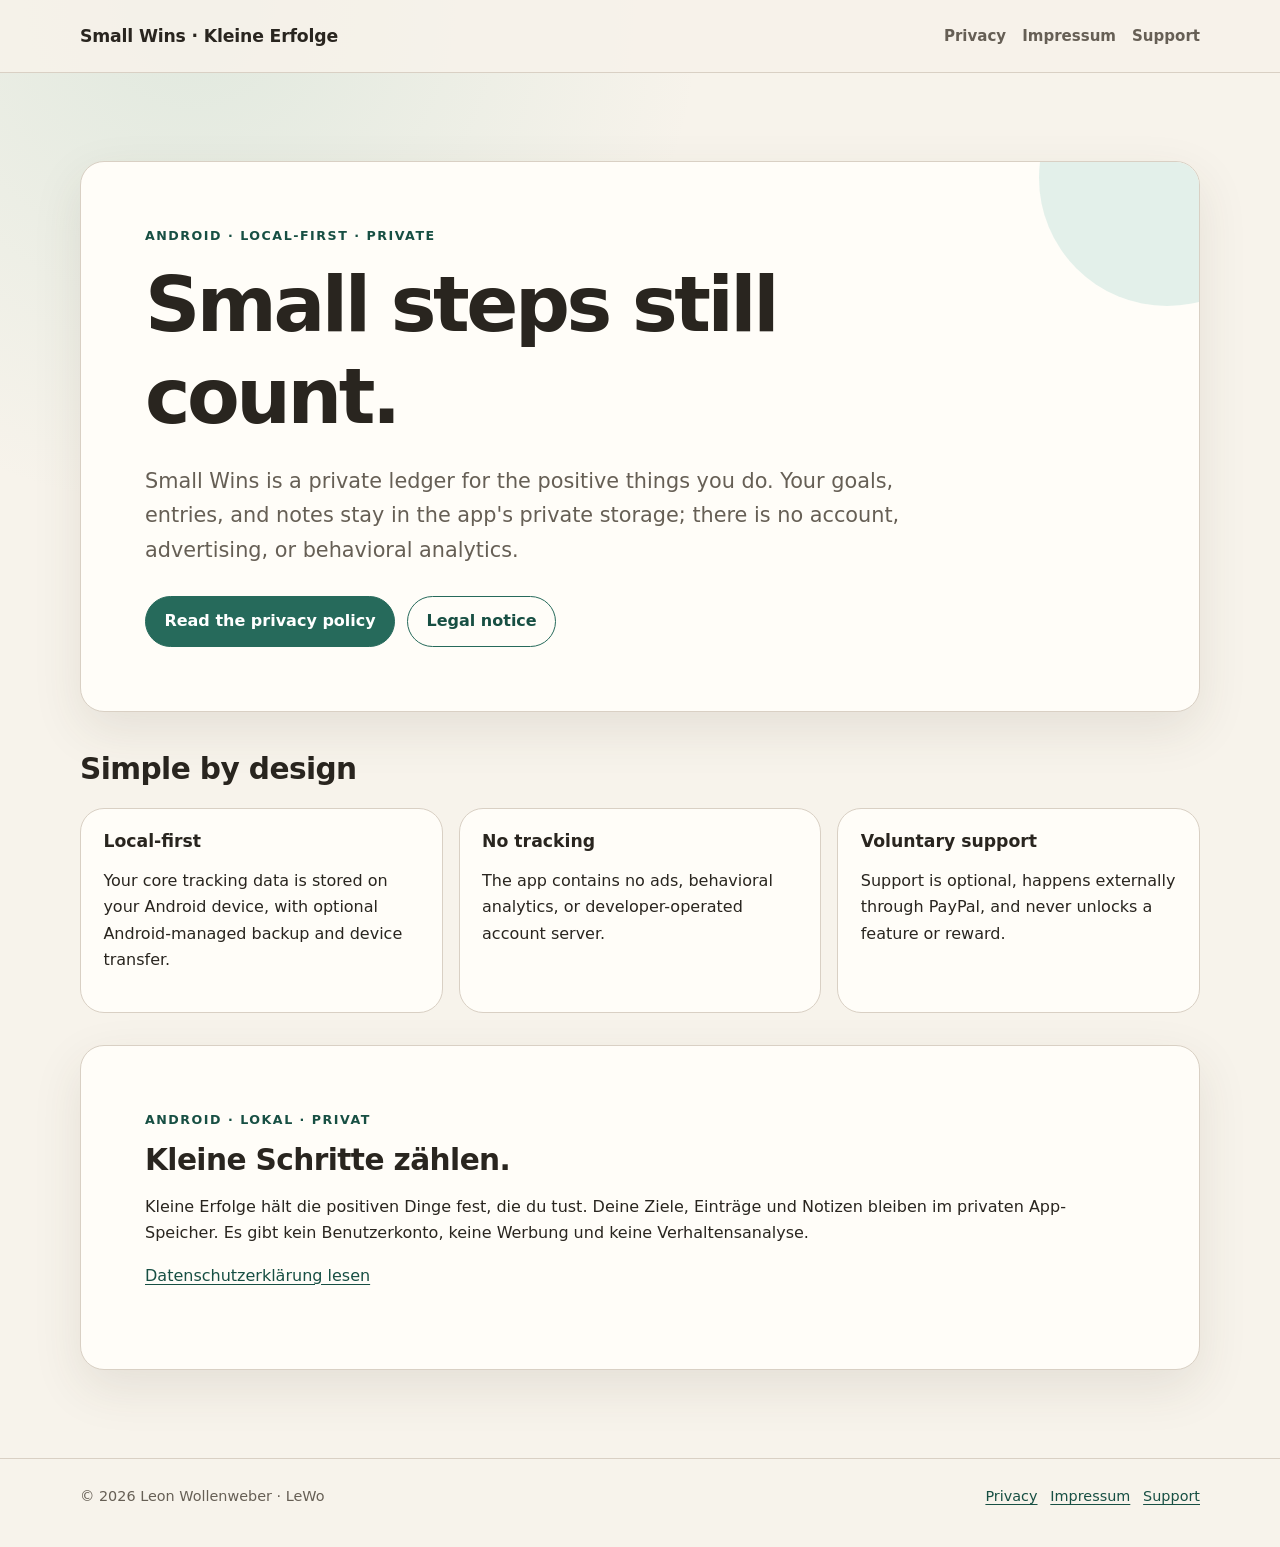
==== index.html @ 2cf017bc "Initial" ====
<!doctype html>
<html lang="en">
<head>
  <meta charset="utf-8">
  <meta name="viewport" content="width=device-width, initial-scale=1">
  <meta name="description" content="Small Wins is a private, local-first Android app for noticing positive progress.">
  <title>Small Wins · Kleine Erfolge</title>
  <link rel="stylesheet" href="styles.css">
</head>
<body>
  <a class="skip-link" href="#content">Skip to content</a>
  <header class="site-header">
    <div class="site-header__inner">
      <a class="brand" href="index.html">Small Wins · Kleine Erfolge</a>
      <nav class="site-nav" aria-label="Main navigation">
        <ul>
          <li><a href="privacy.html">Privacy</a></li>
          <li><a href="impressum.html">Impressum</a></li>
          <li><a href="support.html">Support</a></li>
        </ul>
      </nav>
    </div>
  </header>

  <main class="page" id="content">
    <section class="hero">
      <p class="eyebrow">Android · Local-first · Private</p>
      <h1>Small steps still count.</h1>
      <p class="lead">Small Wins is a private ledger for the positive things you do. Your goals,
        entries, and notes stay in the app's private storage; there is no account, advertising, or
        behavioral analytics.</p>
      <div class="actions">
        <a class="button" href="privacy.html">Read the privacy policy</a>
        <a class="button button--secondary" href="impressum.html">Legal notice</a>
      </div>
    </section>

    <section aria-labelledby="details-title">
      <h2 id="details-title">Simple by design</h2>
      <div class="grid">
        <article class="card">
          <h3>Local-first</h3>
          <p>Your core tracking data is stored on your Android device, with optional
            Android-managed backup and device transfer.</p>
        </article>
        <article class="card">
          <h3>No tracking</h3>
          <p>The app contains no ads, behavioral analytics, or developer-operated account server.</p>
        </article>
        <article class="card">
          <h3>Voluntary support</h3>
          <p>Support is optional, happens externally through PayPal, and never unlocks a feature or
            reward.</p>
        </article>
      </div>
    </section>

    <section class="document language-block" lang="de" aria-labelledby="de-title" style="margin-top: 2rem;">
      <p class="eyebrow">Android · Lokal · Privat</p>
      <h2 id="de-title" style="margin-top: 0;">Kleine Schritte zählen.</h2>
      <p>Kleine Erfolge hält die positiven Dinge fest, die du tust. Deine Ziele, Einträge und
        Notizen bleiben im privaten App-Speicher. Es gibt kein Benutzerkonto, keine Werbung und
        keine Verhaltensanalyse.</p>
      <p><a href="privacy.html#deutsch">Datenschutzerklärung lesen</a></p>
    </section>
  </main>

  <footer class="site-footer">
    <div class="site-footer__inner">
      <span>© 2026 Leon Wollenweber · LeWo</span>
      <nav aria-label="Legal links">
        <a href="privacy.html">Privacy</a>
        <a href="impressum.html">Impressum</a>
        <a href="support.html">Support</a>
      </nav>
    </div>
  </footer>
</body>
</html>
---- styles.css ----
:root {
  color-scheme: light dark;
  --background: #f7f3eb;
  --surface: #fffdf8;
  --surface-strong: #eee5d8;
  --text: #29251f;
  --muted: #665f55;
  --accent: #266a5b;
  --accent-strong: #174f43;
  --accent-soft: #dceee8;
  --border: #d9d0c4;
  --shadow: 0 18px 50px rgba(72, 58, 40, 0.1);
}

* {
  box-sizing: border-box;
}

html {
  scroll-behavior: smooth;
}

body {
  margin: 0;
  background:
    radial-gradient(circle at 15% 0%, rgba(120, 185, 164, 0.18), transparent 32rem),
    var(--background);
  color: var(--text);
  font-family: ui-sans-serif, system-ui, -apple-system, BlinkMacSystemFont, "Segoe UI", sans-serif;
  font-size: 1rem;
  line-height: 1.65;
}

a {
  color: var(--accent-strong);
  text-underline-offset: 0.18em;
}

a:hover {
  text-decoration-thickness: 0.14em;
}

a:focus-visible {
  border-radius: 0.25rem;
  outline: 3px solid var(--accent);
  outline-offset: 3px;
}

.skip-link {
  left: 1rem;
  position: absolute;
  top: -5rem;
  z-index: 10;
}

.skip-link:focus {
  background: var(--surface);
  padding: 0.7rem 1rem;
  top: 1rem;
}

.site-header {
  border-bottom: 1px solid var(--border);
  background: color-mix(in srgb, var(--background) 88%, transparent);
}

.site-header__inner,
.site-footer__inner,
.page {
  margin: 0 auto;
  max-width: 70rem;
  width: calc(100% - 2rem);
}

.site-header__inner {
  align-items: center;
  display: flex;
  gap: 1.5rem;
  justify-content: space-between;
  min-height: 4.5rem;
}

.brand {
  color: var(--text);
  font-size: 1.08rem;
  font-weight: 750;
  letter-spacing: -0.01em;
  text-decoration: none;
}

.site-nav ul {
  display: flex;
  flex-wrap: wrap;
  gap: 0.35rem 1rem;
  list-style: none;
  margin: 0;
  padding: 0;
}

.site-nav a {
  color: var(--muted);
  font-size: 0.94rem;
  font-weight: 650;
  text-decoration: none;
}

.site-nav a[aria-current="page"] {
  color: var(--accent-strong);
  text-decoration: underline;
}

.page {
  padding: clamp(2.5rem, 7vw, 5.5rem) 0;
}

.hero,
.document,
.card {
  background: var(--surface);
  border: 1px solid var(--border);
  border-radius: 1.5rem;
  box-shadow: var(--shadow);
}

.hero,
.document {
  padding: clamp(1.5rem, 5vw, 4rem);
}

.hero {
  overflow: hidden;
  position: relative;
}

.hero::after {
  background: var(--accent-soft);
  border-radius: 999px;
  content: "";
  height: 16rem;
  opacity: 0.8;
  position: absolute;
  right: -6rem;
  top: -7rem;
  width: 16rem;
}

.eyebrow {
  color: var(--accent-strong);
  font-size: 0.79rem;
  font-weight: 800;
  letter-spacing: 0.12em;
  margin: 0 0 0.75rem;
  text-transform: uppercase;
}

h1,
h2,
h3 {
  line-height: 1.2;
}

h1 {
  font-size: clamp(2.2rem, 7vw, 4.8rem);
  letter-spacing: -0.045em;
  margin: 0;
  max-width: 15ch;
  position: relative;
  z-index: 1;
}

.document h1 {
  font-size: clamp(2rem, 6vw, 3.8rem);
}

h2 {
  font-size: clamp(1.35rem, 4vw, 1.85rem);
  letter-spacing: -0.02em;
  margin: 2.5rem 0 0.7rem;
}

h3 {
  font-size: 1.08rem;
  margin: 1.8rem 0 0.4rem;
}

.lead {
  color: var(--muted);
  font-size: clamp(1.08rem, 2.5vw, 1.3rem);
  max-width: 48rem;
  position: relative;
  z-index: 1;
}

.actions {
  display: flex;
  flex-wrap: wrap;
  gap: 0.75rem;
  margin-top: 1.8rem;
  position: relative;
  z-index: 1;
}

.button {
  background: var(--accent);
  border: 1px solid var(--accent);
  border-radius: 999px;
  color: #fff;
  display: inline-block;
  font-weight: 750;
  padding: 0.72rem 1.15rem;
  text-decoration: none;
}

.button--secondary {
  background: transparent;
  color: var(--accent-strong);
}

.grid {
  display: grid;
  gap: 1rem;
  grid-template-columns: repeat(3, minmax(0, 1fr));
  margin-top: 1.25rem;
}

.card {
  box-shadow: none;
  padding: 1.4rem;
}

.card h2,
.card h3 {
  margin-top: 0;
}

.meta,
.note {
  color: var(--muted);
  font-size: 0.93rem;
}

.note {
  background: var(--accent-soft);
  border-left: 0.3rem solid var(--accent);
  border-radius: 0.6rem;
  padding: 0.9rem 1rem;
}

.language-block + .language-block {
  border-top: 1px solid var(--border);
  margin-top: 3.5rem;
  padding-top: 1rem;
}

.legal-address {
  font-style: normal;
}

.break-link {
  overflow-wrap: anywhere;
}

.site-footer {
  border-top: 1px solid var(--border);
  color: var(--muted);
  font-size: 0.9rem;
  padding: 1.6rem 0 2.4rem;
}

.site-footer__inner {
  display: flex;
  flex-wrap: wrap;
  gap: 0.7rem 1.3rem;
  justify-content: space-between;
}

.site-footer nav {
  display: flex;
  flex-wrap: wrap;
  gap: 0.8rem;
}

@media (max-width: 48rem) {
  .site-header__inner {
    align-items: flex-start;
    flex-direction: column;
    gap: 0.7rem;
    padding: 1rem 0;
  }

  .grid {
    grid-template-columns: 1fr;
  }
}

@media (prefers-reduced-motion: reduce) {
  html {
    scroll-behavior: auto;
  }
}

@media (prefers-color-scheme: dark) {
  :root {
    --background: #171b19;
    --surface: #202622;
    --surface-strong: #2b332e;
    --text: #f3f0e8;
    --muted: #c7c0b5;
    --accent: #75c7b1;
    --accent-strong: #9cdbc9;
    --accent-soft: #25443b;
    --border: #3b463f;
    --shadow: 0 18px 50px rgba(0, 0, 0, 0.22);
  }

  .button {
    color: #10221c;
  }

  .button--secondary {
    color: var(--accent-strong);
  }
}
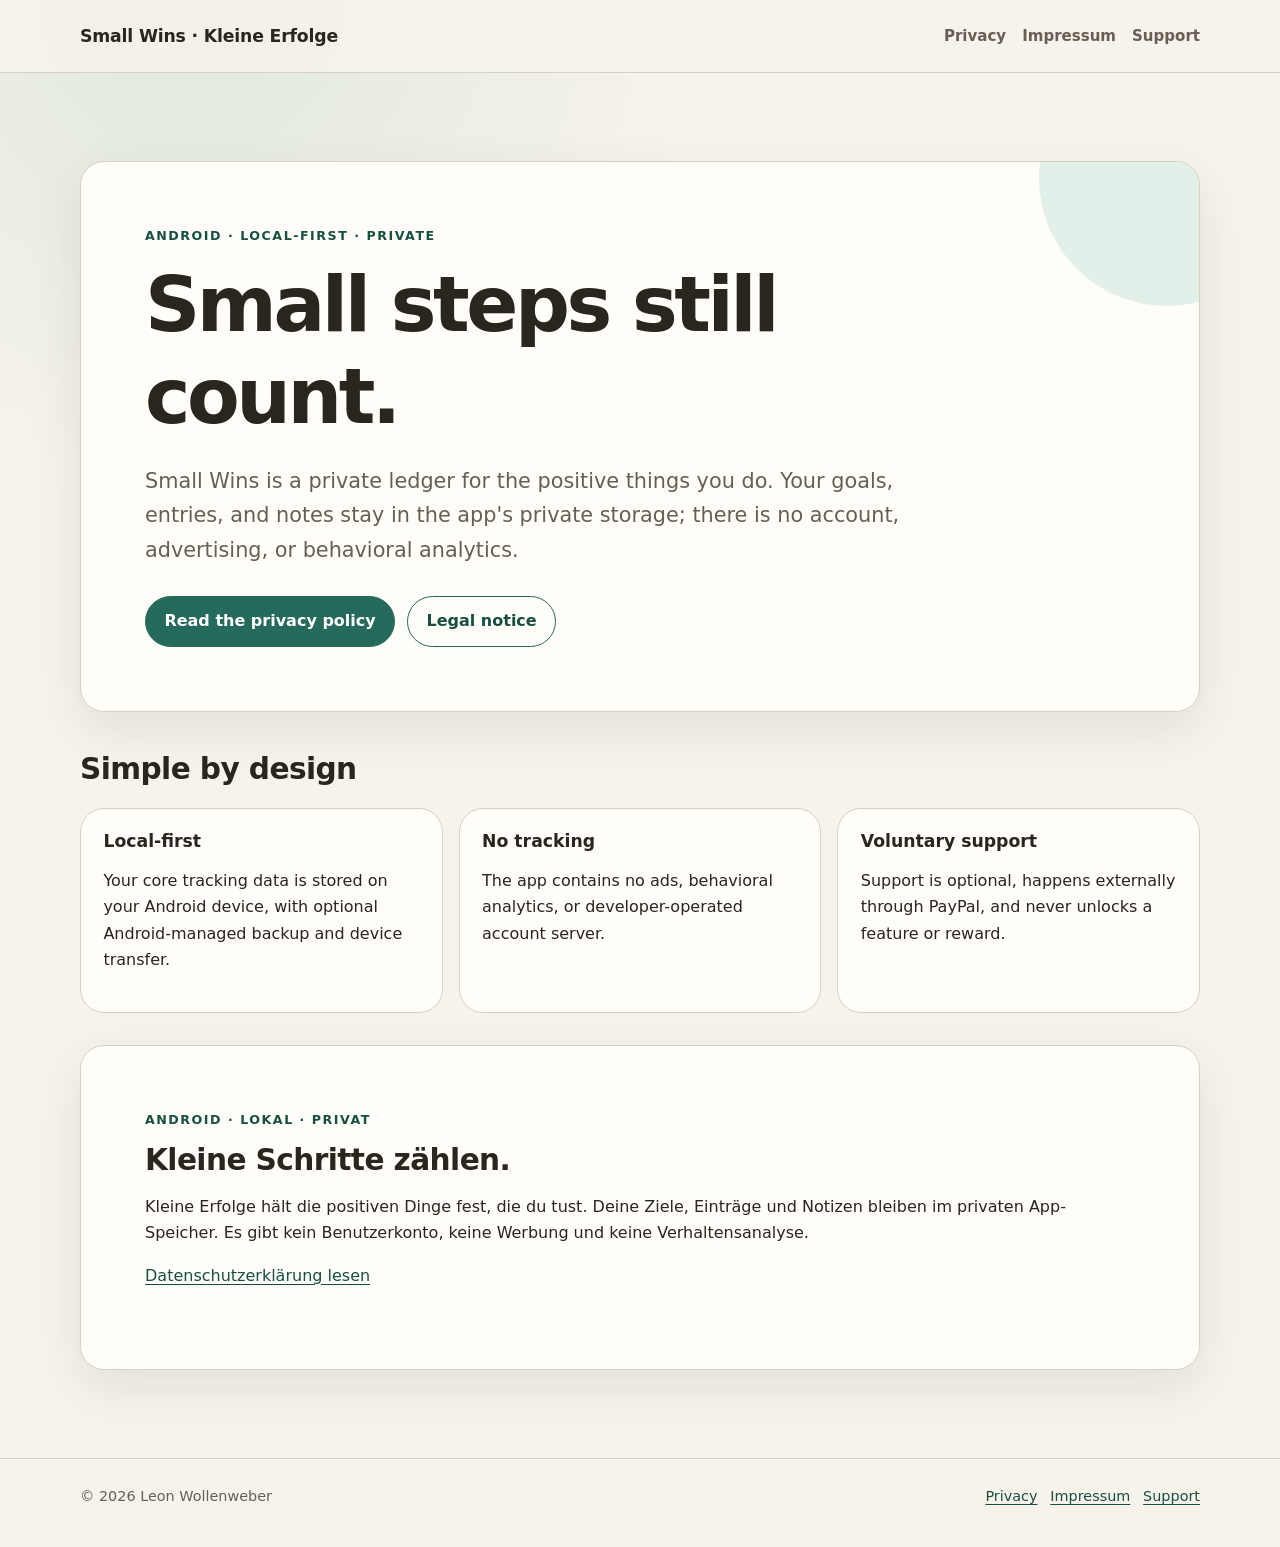
==== commit 134f958b: "Daten entfernt" ====
--- a/index.html
+++ b/index.html
@@ -67,7 +67,7 @@
 
   <footer class="site-footer">
     <div class="site-footer__inner">
-      <span>© 2026 Leon Wollenweber · LeWo</span>
+      <span>© 2026 Leon Wollenweber</span>
       <nav aria-label="Legal links">
         <a href="privacy.html">Privacy</a>
         <a href="impressum.html">Impressum</a>
